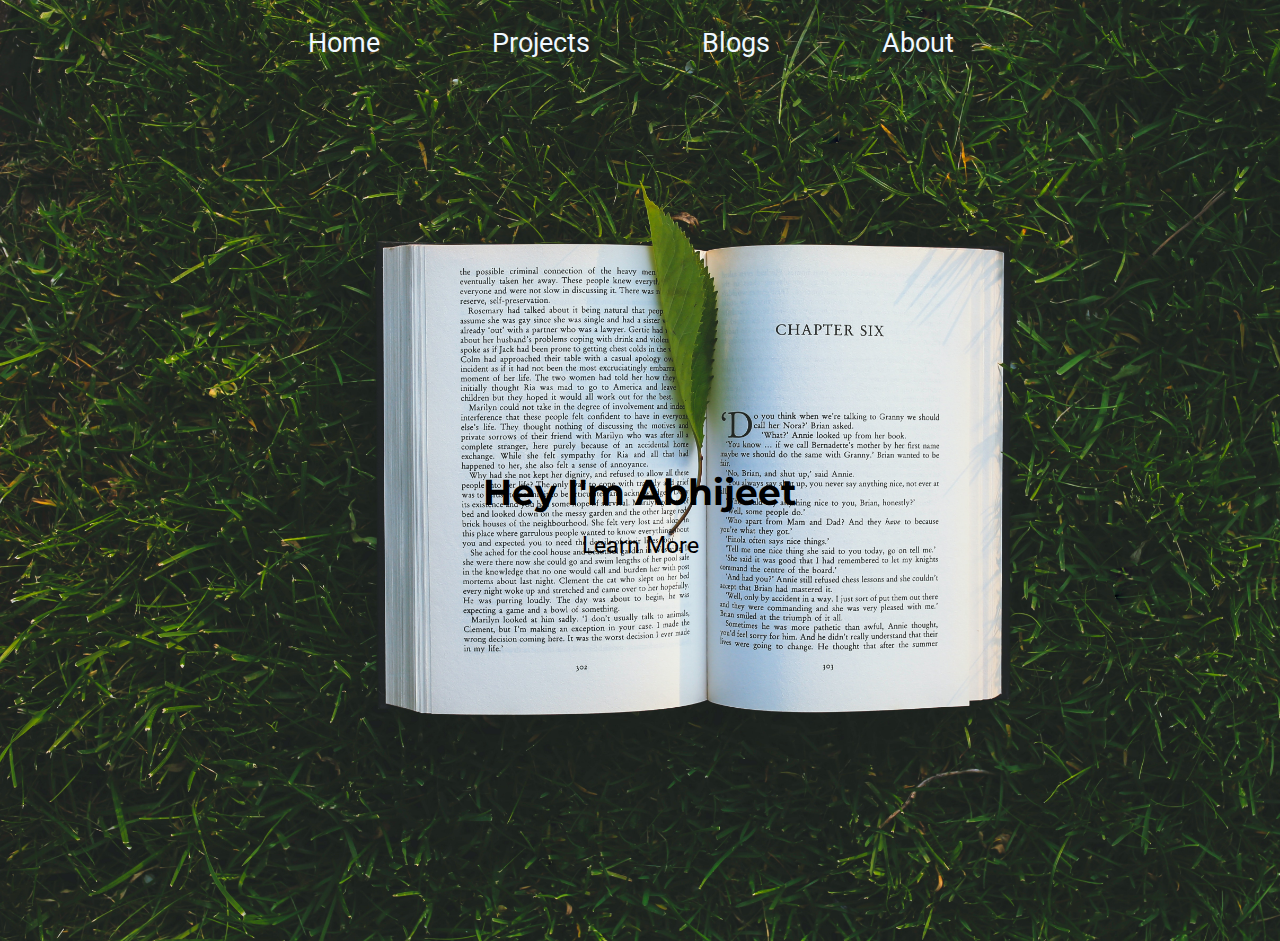
==== Personal-Blog1/index.html @ 0c25f7f5 "Home.github.io" ====
<!DOCTYPE html>
<html lang="en">
<head>
    <meta charset="UTF-8">
    <meta http-equiv="X-UA-Compatible" content="IE=edge">
    <meta name="viewport" content="width=device-width, initial-scale=1.0">
    <link rel="stylesheet" href="css/style.css">
    <link rel="preconnect" href="https://fonts.gstatic.com">
    <link href="https://fonts.googleapis.com/css2?family=Montserrat&display=swap" rel="stylesheet">
    <link rel="preconnect" href="https://fonts.gstatic.com">
    <link href="https://fonts.googleapis.com/css2?family=Roboto&display=swap" rel="stylesheet">
    <title>Student-Blog</title>
</head>
<body>
    <header style=" background-image: url(pexels-kaboompics-com-5834.jpg);">
        <section class="nav-section">
            <nav>
                <div>
                    <a href="#"><button>Home</button></a>
                    <a href="#"><button>Projects</button></a>
                    <!-- <img src="Assets/Images/vectorstock_5970606.jpg" type="jpg" height="40"
                    width="70" style="background: none;"> -->
                    <a href="#"><button>Blogs</button></a>
                    <a href="#"><button>About</button></a>
                </div>
            </nav>
        </section>
        <section class="main-section">
            <div>
                <h1>Hey I'm Abhijeet</h1>
                <a href="#"><button>Learn More</button></a>
            </div>
        </section>
    </header>
    <footer>
        <!-- <a href="https://www.vectorstock.com/royalty-free-vector/book-blog-logo-vector-5970606">Book blog logo vector by Abrastack</a> -->
    </footer>
</body>
</html>
---- Personal-Blog1/css/style.css ----
*{margin: 0;padding: 0;}
body{
    font-family: 'Montserrat', sans-serif;
    text-align: center;
}
body button{
    font-family: 'Roboto', sans-serif;
    background-color: transparent;
    border: none;
}
.main-section{
    display: flex;
    justify-content: center;
    align-items: center;
    min-height: 95vh;
    /* padding-bottom: 2vh; */
}
.nav-section{
    padding: 3vh;
}
.nav-section button{
    font-size: 3vh;
    color: aliceblue;
}
.nav-section a{
    padding-right: 7vh;
    padding-left: 5vh
}
.main-section h1{
    padding-bottom: 2vh;
    font-size: 4vh;
}
.main-section button{
    font-size: 2.5vh;
}
header{
    background-size: cover;
}
.nav-section button:hover{
    background-color: rgb(145, 145, 145);
    padding: 0.5vh;
    transition: all ease 0.2s;
}
.main-section button:hover{
    background-color: rgb(199, 199, 199);
    padding: 0.5vh;
    transition: all ease 0.2s;
}
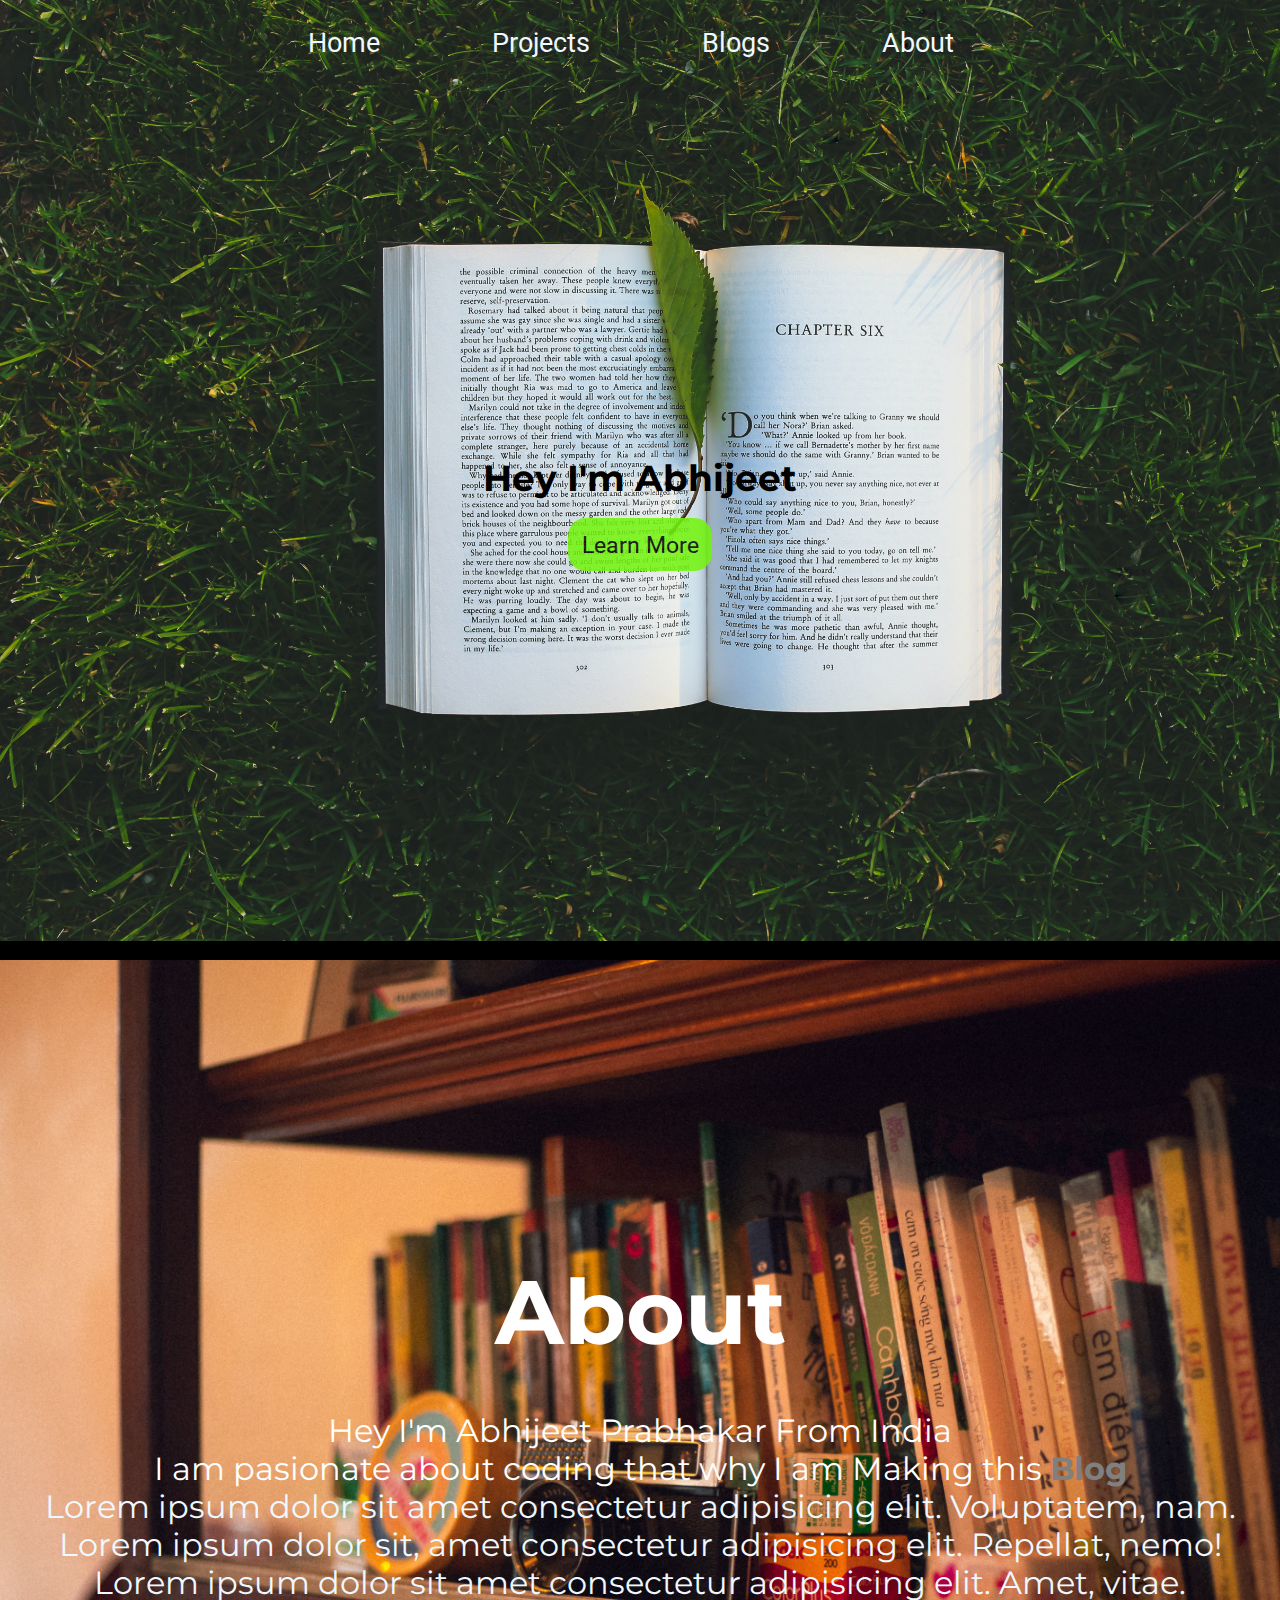
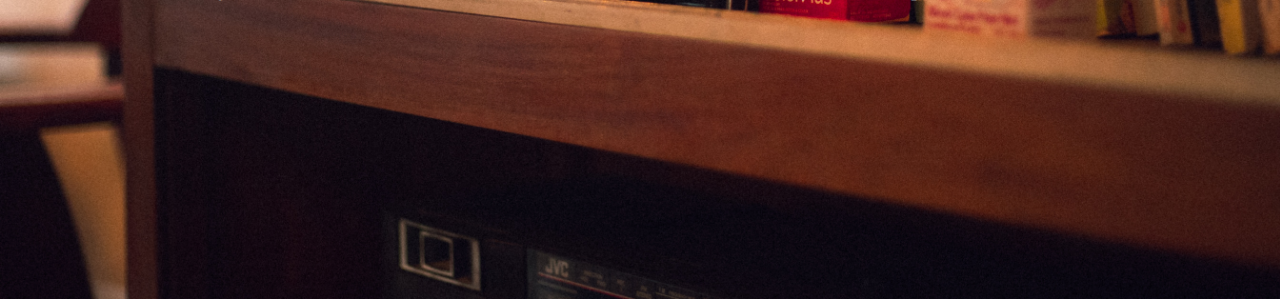
==== commit b965d269: "about part of the page" ====
--- a/Personal-Blog1/index.html
+++ b/Personal-Blog1/index.html
@@ -21,7 +21,7 @@
                     <!-- <img src="Assets/Images/vectorstock_5970606.jpg" type="jpg" height="40"
                     width="70" style="background: none;"> -->
                     <a href="#"><button>Blogs</button></a>
-                    <a href="#"><button>About</button></a>
+                    <a href="#about-me"><button>About</button></a>
                 </div>
             </nav>
         </section>
@@ -32,8 +32,25 @@
             </div>
         </section>
     </header>
-    <footer>
+    <footer style="background-image: url(aboutbg.jpg);">
         <!-- <a href="https://www.vectorstock.com/royalty-free-vector/book-blog-logo-vector-5970606">Book blog logo vector by Abrastack</a> -->
+        <section>
+            <div style="background-color: black;">
+                <br>
+            </div>
+            <a id="about-me">
+            <div class="about">
+                <h1>About</h1>
+                <ul>
+                    <li>Hey I'm Abhijeet Prabhakar From India</li>
+                    <li>I am pasionate about coding that why I am Making this <a href="#"><strong>Blog</strong></a></li>
+                    <li>Lorem ipsum dolor sit amet consectetur adipisicing elit. Voluptatem, nam.</li>
+                    <li>Lorem ipsum dolor sit, amet consectetur adipisicing elit. Repellat, nemo!</li>
+                    <li>Lorem ipsum dolor sit amet consectetur adipisicing elit. Amet, vitae.</li>
+                </ul>
+            </div>
+            </a>
+        </section>
     </footer>
 </body>
 </html>--- a/Personal-Blog1/css/style.css
+++ b/Personal-Blog1/css/style.css
@@ -7,6 +7,10 @@
     font-family: 'Roboto', sans-serif;
     background-color: transparent;
     border: none;
+}
+body a{
+    text-decoration: none;
+    color: white;
 }
 .main-section{
     display: flex;
@@ -32,17 +36,42 @@
 }
 .main-section button{
     font-size: 2.5vh;
+    background-color: rgb(113, 245, 11);
+    padding: 1.5vh;
+    border-radius: 2vh;
+    opacity: 85%;
 }
 header{
     background-size: cover;
 }
 .nav-section button:hover{
-    background-color: rgb(145, 145, 145);
+    background-color: rgb(0, 255, 0);
     padding: 0.5vh;
     transition: all ease 0.2s;
+    opacity: 85%;
+    border-radius: 0.5vh;
 }
 .main-section button:hover{
-    background-color: rgb(199, 199, 199);
-    padding: 0.5vh;
+    background-color: rgb(113, 245, 113);
+    padding: 1.5vh;
     transition: all ease 0.2s;
+    opacity: 100%;
+}.about{
+    padding-top: 33vh;
+    padding-bottom: 33vh;
+    font-size: 3.5vh;
+}
+footer{
+    /* background-image: url(p); */
+    background-size: cover;
+}
+.about h1{
+    padding-bottom: 5vh;
+    font-size: 10vh;
+}
+.about ul{
+    color: aliceblue;
+}
+.about strong{
+    color: grey;
 }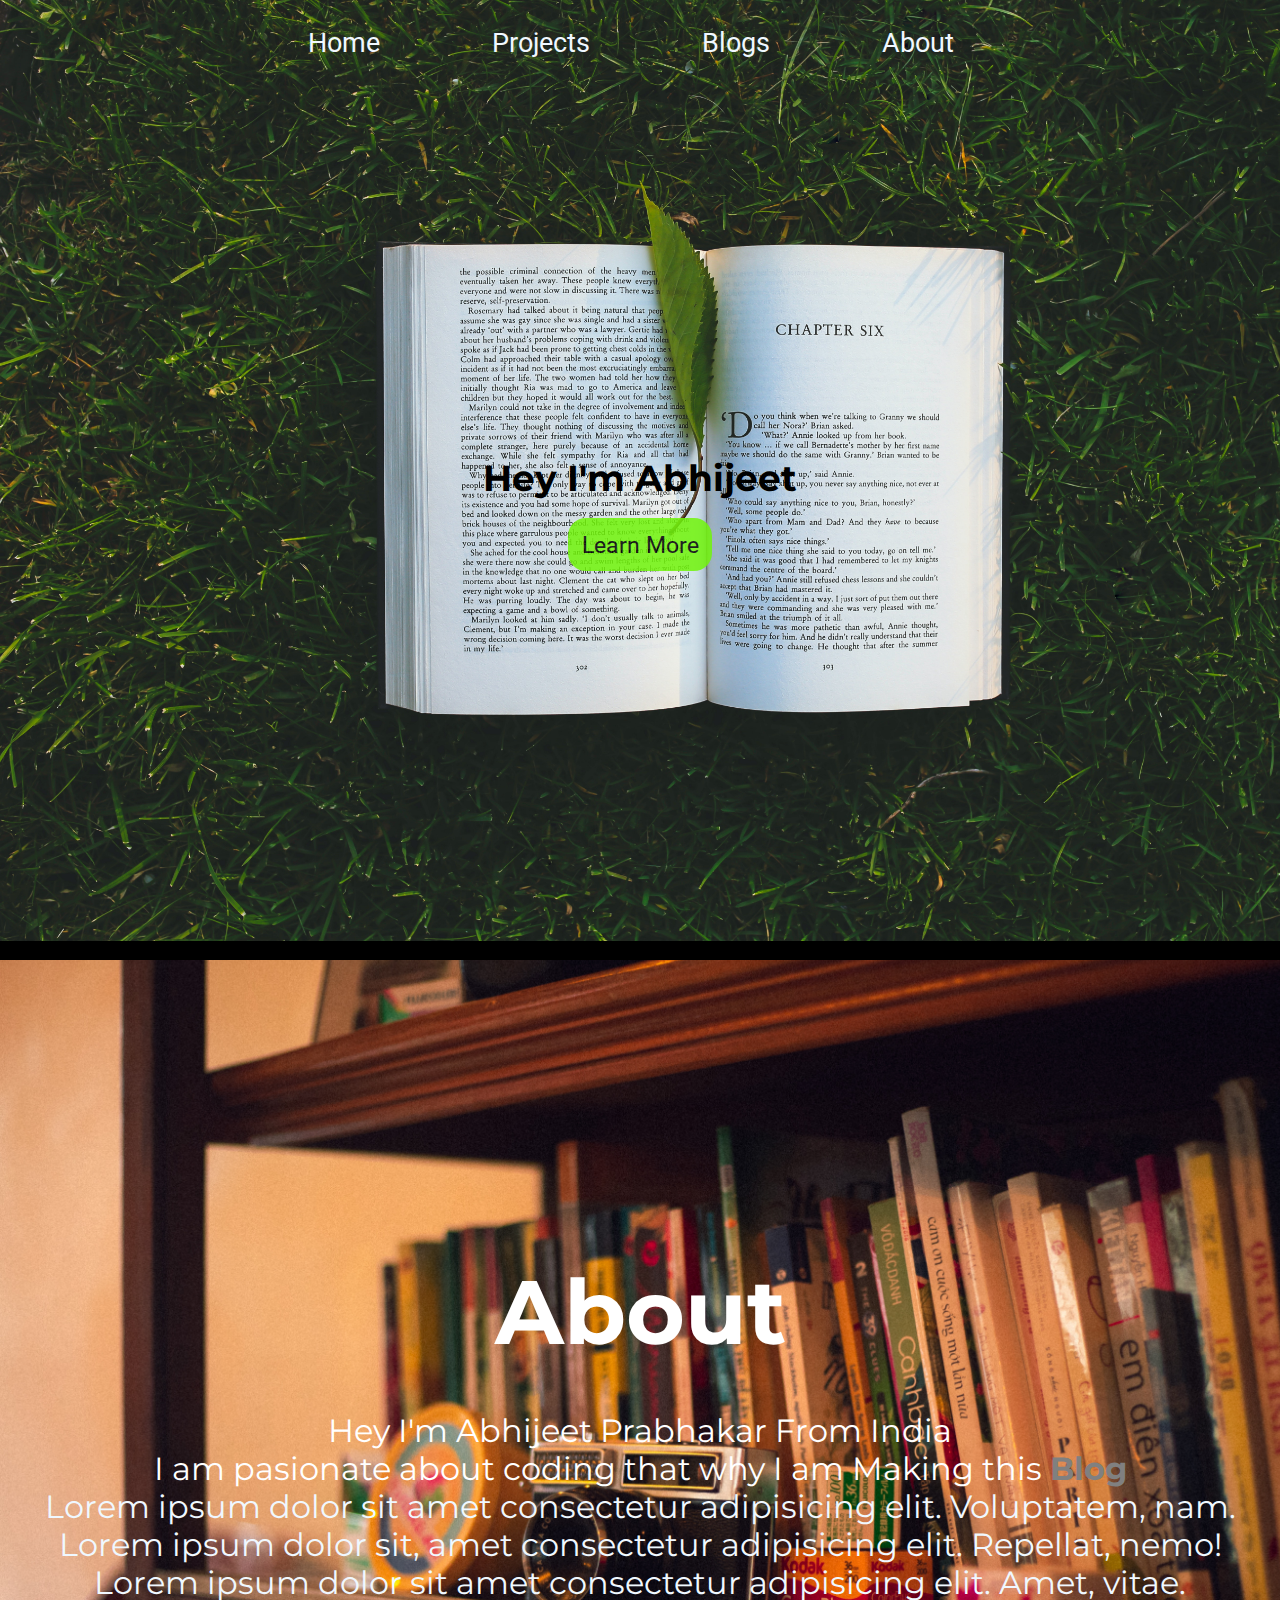
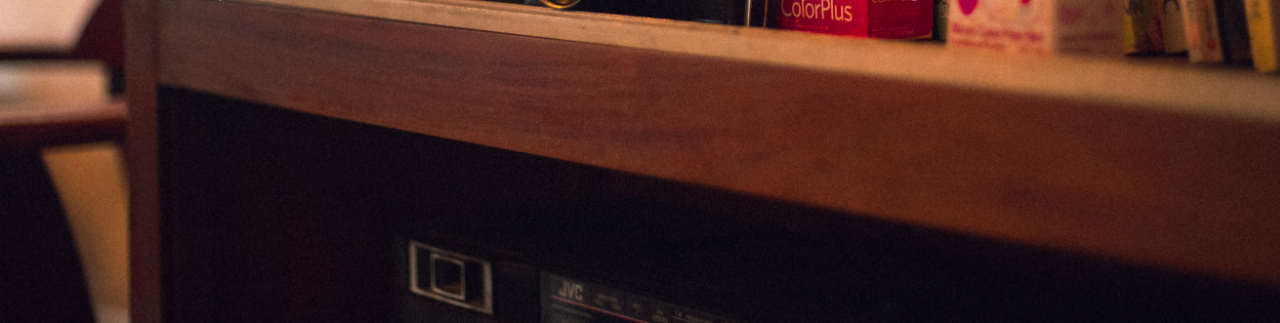
==== commit 187bd029: "about me page done i guess" ====
--- a/Personal-Blog1/index.html
+++ b/Personal-Blog1/index.html
@@ -50,6 +50,9 @@
                 </ul>
             </div>
             </a>
+            <div class="top">
+                <a href="#" class="backtopbutt"><button>Go Back To The Top Page</button></a>
+            </div>
         </section>
     </footer>
 </body>
--- a/Personal-Blog1/css/style.css
+++ b/Personal-Blog1/css/style.css
@@ -50,15 +50,17 @@
     transition: all ease 0.2s;
     opacity: 85%;
     border-radius: 0.5vh;
+    opacity: 75%;
 }
 .main-section button:hover{
     background-color: rgb(113, 245, 113);
     padding: 1.5vh;
     transition: all ease 0.2s;
     opacity: 100%;
-}.about{
+}
+.about{
     padding-top: 33vh;
-    padding-bottom: 33vh;
+    padding-bottom: 25vh;
     font-size: 3.5vh;
 }
 footer{
@@ -74,4 +76,22 @@
 }
 .about strong{
     color: grey;
+}
+.top button{
+    background-color: rgb(113, 245, 113);
+    padding: 2vh;
+    border-radius: 2vh;
+    opacity: 0;
+    pointer-events: none;
+}
+.top a{
+    pointer-events: none;
+}
+.top{
+    padding-bottom: 5vh;
+}
+.backtopbutt button:hover{
+    opacity: 1;
+    pointer-events: all;
+    transition: 0.1s ease all;
 }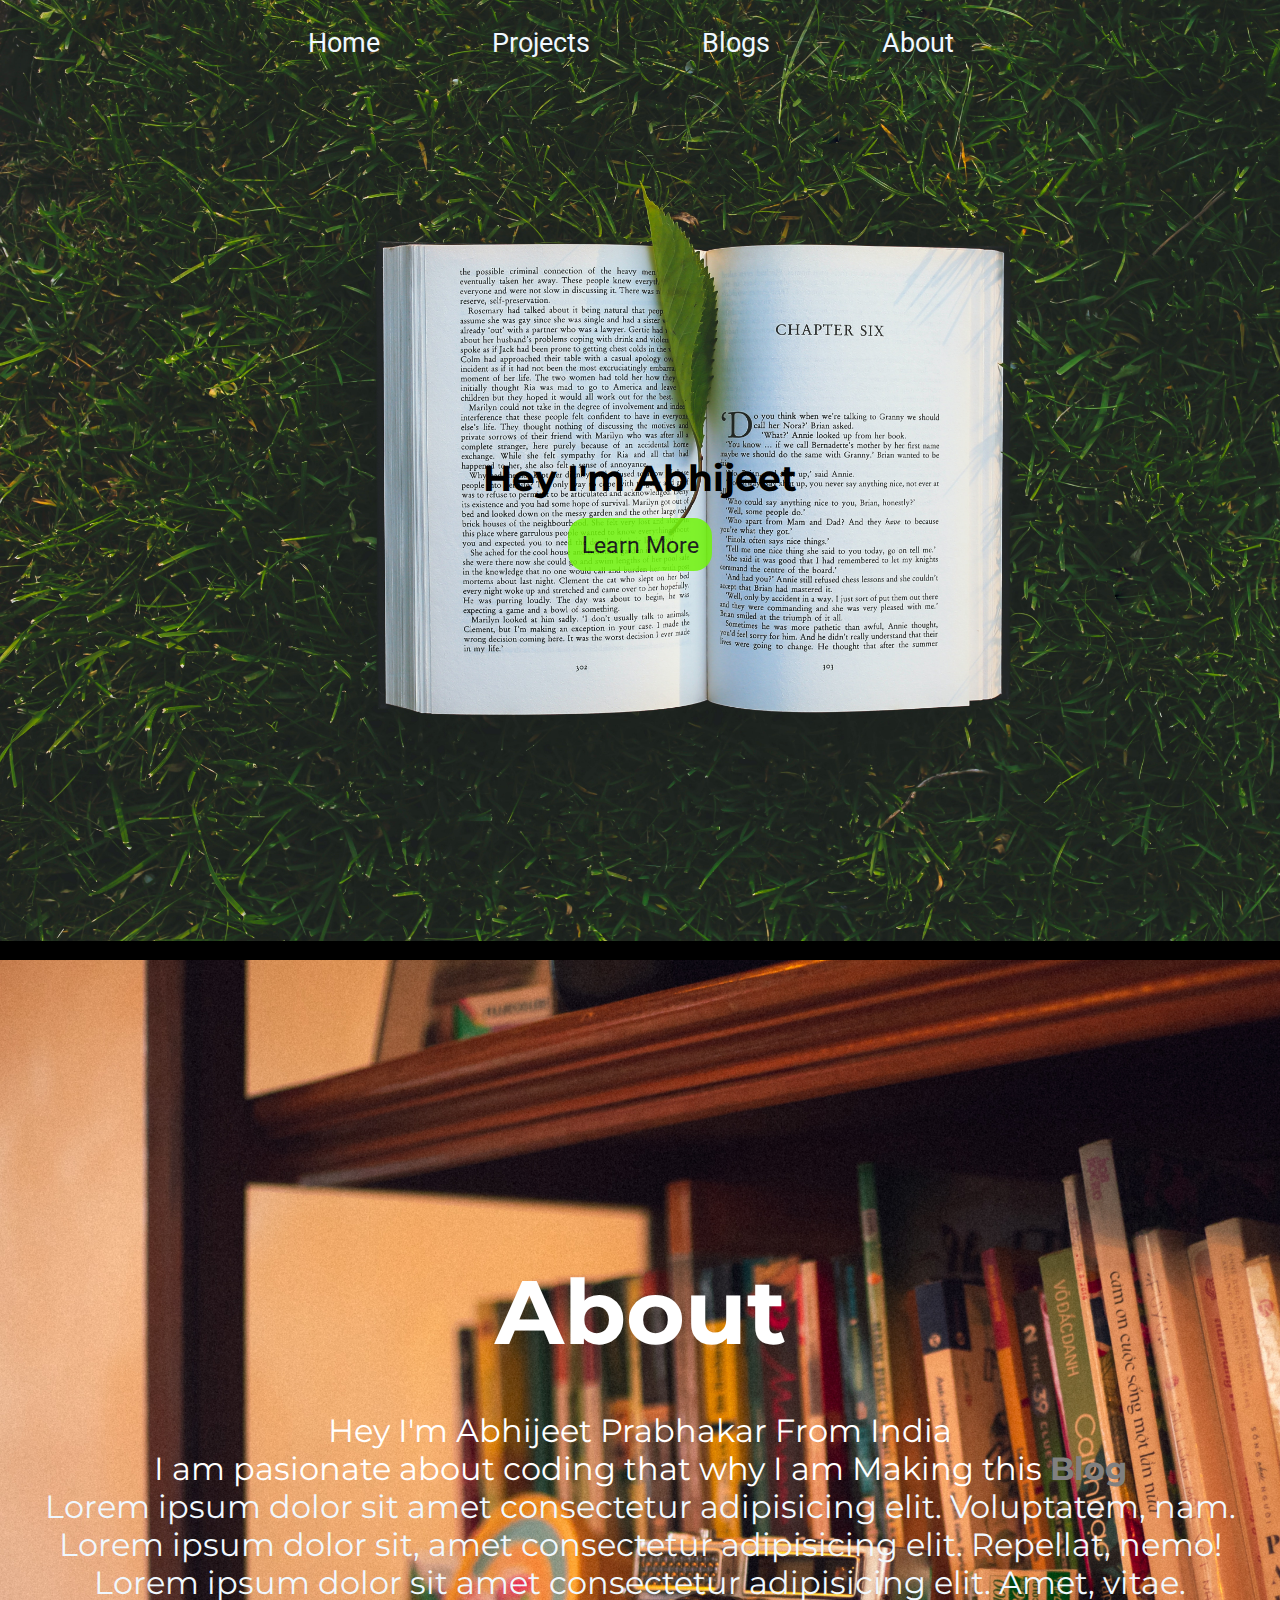
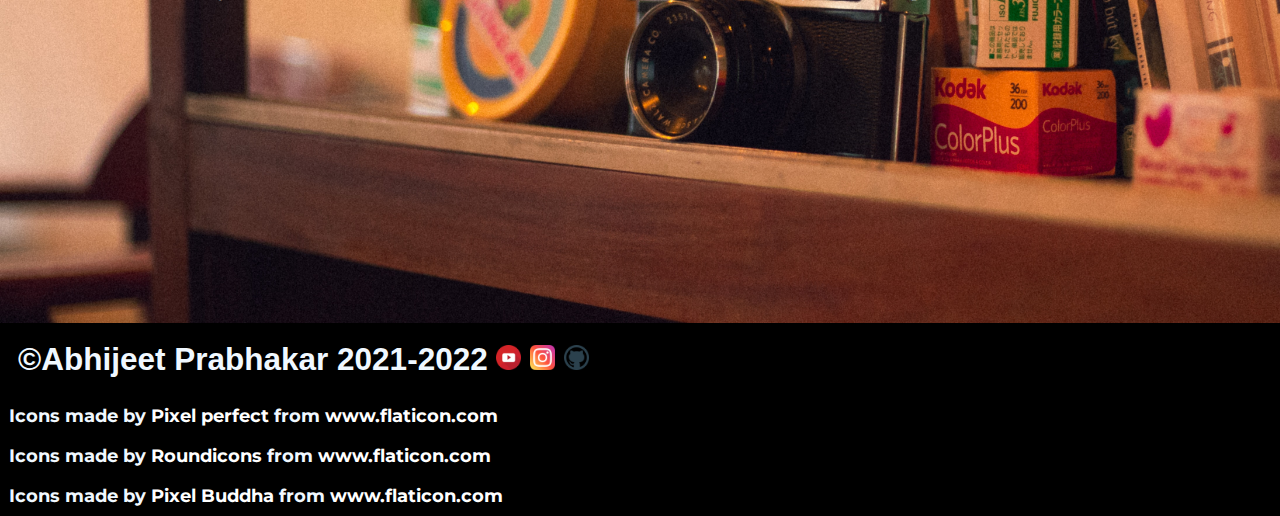
==== commit 96eaf270: "project page done" ====
--- a/Personal-Blog1/index.html
+++ b/Personal-Blog1/index.html
@@ -12,15 +12,15 @@
     <title>Student-Blog</title>
 </head>
 <body>
-    <header style=" background-image: url(pexels-kaboompics-com-5834.jpg);">
+    <header style=" background-image: url(Used-Assets/pexels-kaboompics-com-5834.jpg);">
         <section class="nav-section">
             <nav>
                 <div>
                     <a href="#"><button>Home</button></a>
-                    <a href="#"><button>Projects</button></a>
+                    <a href="./projects.html" target="_blank"><button>Projects</button></a>
                     <!-- <img src="Assets/Images/vectorstock_5970606.jpg" type="jpg" height="40"
                     width="70" style="background: none;"> -->
-                    <a href="#"><button>Blogs</button></a>
+                    <a href="#" target="_blank"><button>Blogs</button></a>
                     <a href="#about-me"><button>About</button></a>
                 </div>
             </nav>
@@ -28,11 +28,11 @@
         <section class="main-section">
             <div>
                 <h1>Hey I'm Abhijeet</h1>
-                <a href="#"><button>Learn More</button></a>
+                <a href="#about-me"><button>Learn More</button></a>
             </div>
         </section>
     </header>
-    <footer style="background-image: url(aboutbg.jpg);">
+    <footer style="background-image: url(Used-Assets/aboutbg.jpg);">
         <!-- <a href="https://www.vectorstock.com/royalty-free-vector/book-blog-logo-vector-5970606">Book blog logo vector by Abrastack</a> -->
         <section>
             <div style="background-color: black;">
@@ -54,6 +54,20 @@
                 <a href="#" class="backtopbutt"><button>Go Back To The Top Page</button></a>
             </div>
         </section>
+        <div class="cr">
+        <strong>©Abhijeet Prabhakar 2021-2022</strong>
+        <!-- <div class="crsc"> -->
+        <a href="https://www.youtube.com/channel/UCUsnq7rs0Z9f7mD9Y_3xdxA" target="_blank"><img src="Assets/Images/youtube.png" height="25" width="25"></a>
+        <a href="https://www.instagram.com/coding_is_cool01/" target="_blank"><img src="Assets/Images/instagram.png"height="25" width="25"></a>
+        <a href="https://github.com/Abhijeet-prabhakar" target="_blank"><img src="Assets/Images/github.png" height="25" width="25"></a>
+        <!-- </div> -->
+    </div>
+    <div class="thanks">
+        <h3>Icons made by <a href="https://www.flaticon.com/authors/pixel-perfect" title="Pixel perfect">Pixel perfect</a> from <a href="https://www.flaticon.com/" title="Flaticon">www.flaticon.com</a>
+        </h3>
+        <h3><div>Icons made by <a href="https://www.flaticon.com/authors/roundicons" title="Roundicons">Roundicons</a> from <a href="https://www.flaticon.com/" title="Flaticon">www.flaticon.com</a></div></h3>
+        <h3><div>Icons made by <a href="https://www.flaticon.com/authors/pixel-buddha" title="Pixel Buddha">Pixel Buddha</a> from <a href="https://www.flaticon.com/" title="Flaticon">www.flaticon.com</a></div></h3>
+    </div>
     </footer>
 </body>
 </html>--- a/Personal-Blog1/css/style.css
+++ b/Personal-Blog1/css/style.css
@@ -50,7 +50,8 @@
     transition: all ease 0.2s;
     opacity: 85%;
     border-radius: 0.5vh;
-    opacity: 75%;
+    opacity: 100%;
+    color: black;
 }
 .main-section button:hover{
     background-color: rgb(113, 245, 113);
@@ -81,8 +82,7 @@
     background-color: rgb(113, 245, 113);
     padding: 2vh;
     border-radius: 2vh;
-    opacity: 0;
-    pointer-events: none;
+    opacity: 0%;
 }
 .top a{
     pointer-events: none;
@@ -90,8 +90,29 @@
 .top{
     padding-bottom: 5vh;
 }
-.backtopbutt button:hover{
-    opacity: 1;
+.top button:hover{
+    opacity: 100%;
     pointer-events: all;
     transition: 0.1s ease all;
+}
+.cr{
+    color: aliceblue;
+    background-color: black;
+    font-family: 'Montserrat' , sans-serif;
+    padding: 2vh;
+    text-align: left;
+}
+.cr{
+    color: aliceblue;
+    background-color: black;
+    font-family: 'Manrope', sans-serif;
+    padding: 2vh;
+    font-size: 3.5vh;
+}
+.thanks h3{
+    background-color: black;
+    color: aliceblue;
+    padding: 1vh;
+    font-size: 2.0vh;
+    text-align: left;
 }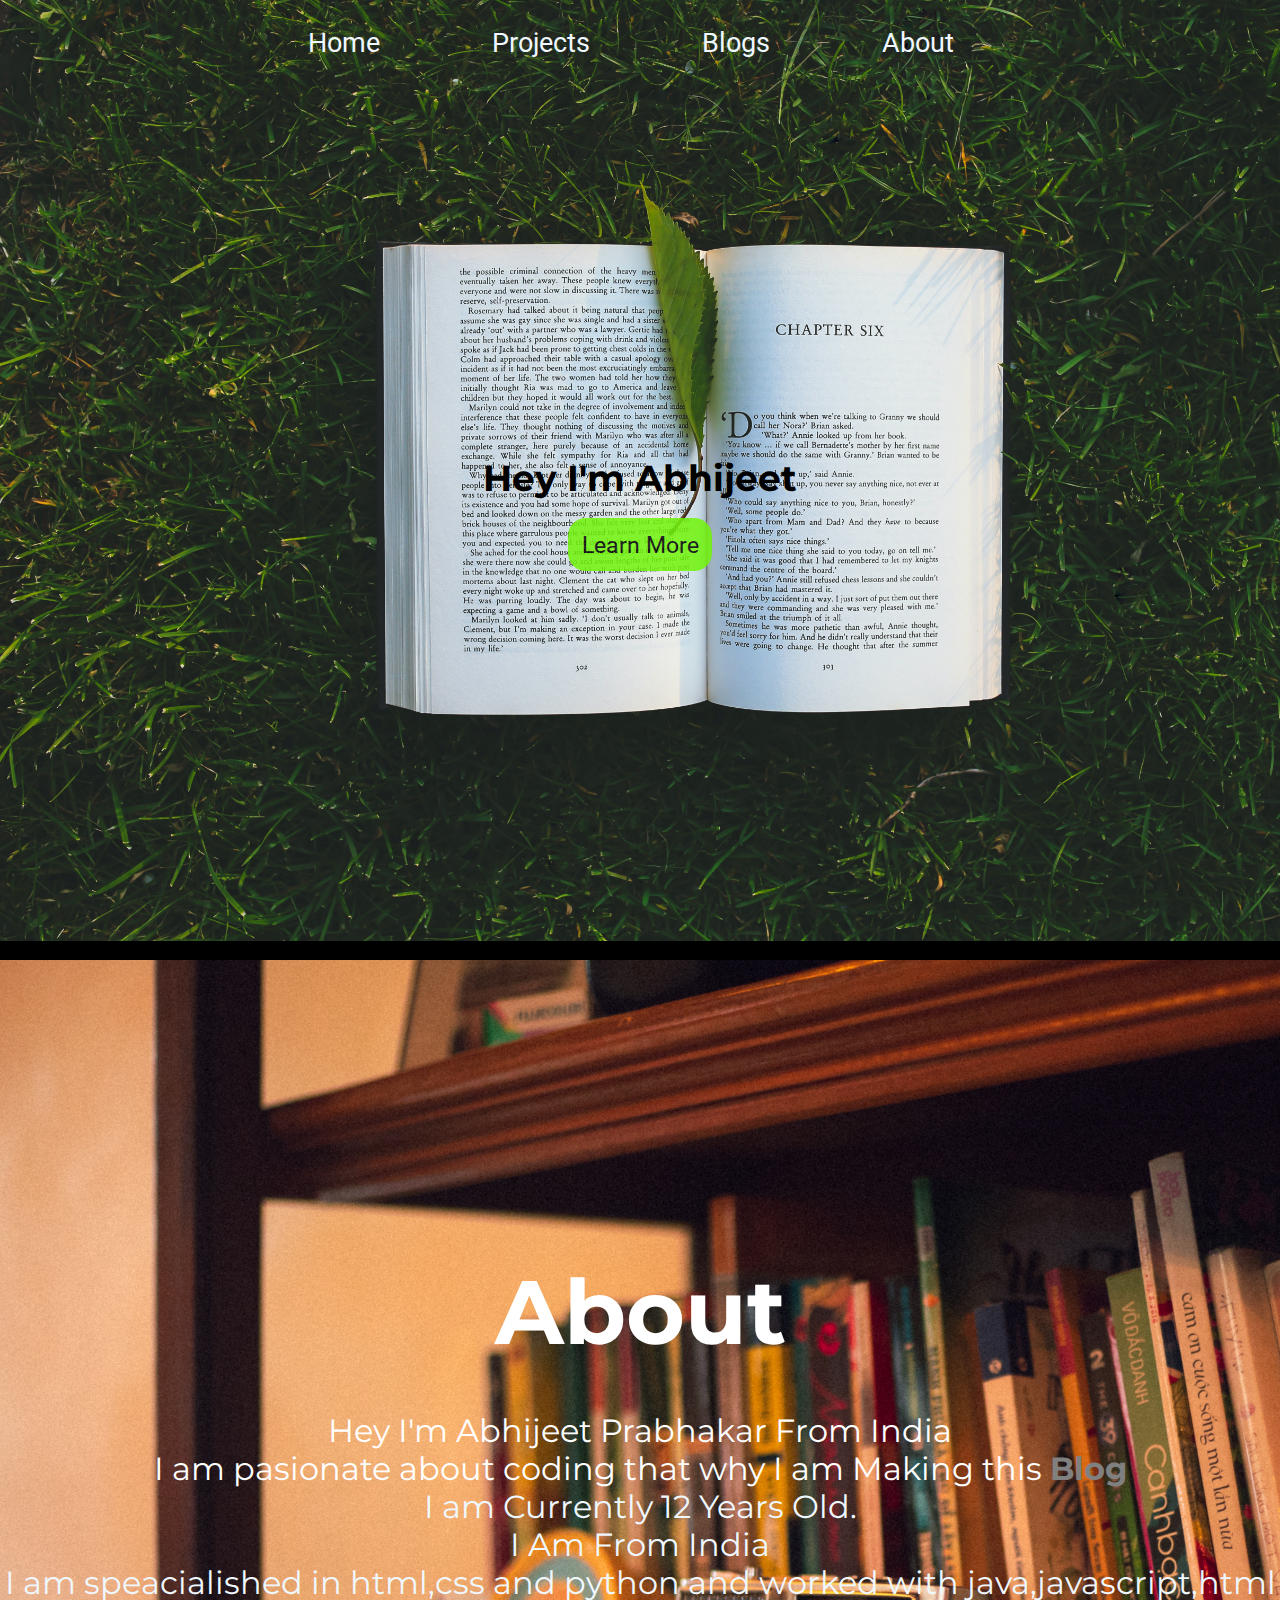
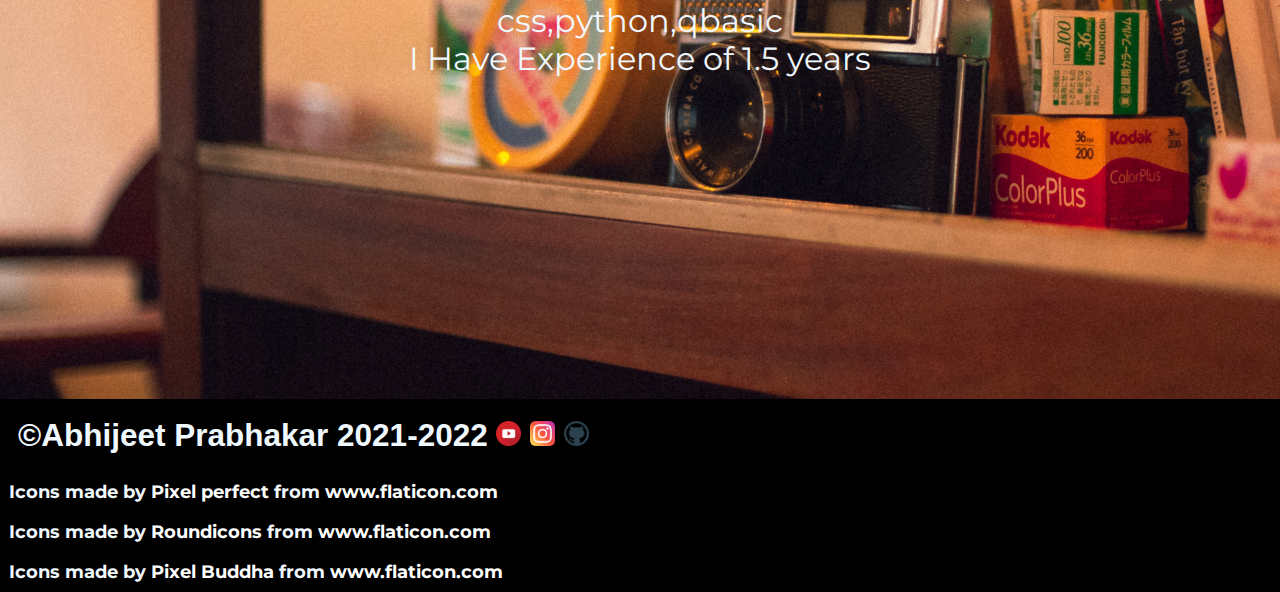
==== commit ac80e545: "about part is now not lorem" ====
--- a/Personal-Blog1/index.html
+++ b/Personal-Blog1/index.html
@@ -20,7 +20,7 @@
                     <a href="./projects.html" target="_blank"><button>Projects</button></a>
                     <!-- <img src="Assets/Images/vectorstock_5970606.jpg" type="jpg" height="40"
                     width="70" style="background: none;"> -->
-                    <a href="#" target="_blank"><button>Blogs</button></a>
+                    <a href="./blogs.html" target="_blank"><button>Blogs</button></a>
                     <a href="#about-me"><button>About</button></a>
                 </div>
             </nav>
@@ -44,9 +44,10 @@
                 <ul>
                     <li>Hey I'm Abhijeet Prabhakar From India</li>
                     <li>I am pasionate about coding that why I am Making this <a href="#"><strong>Blog</strong></a></li>
-                    <li>Lorem ipsum dolor sit amet consectetur adipisicing elit. Voluptatem, nam.</li>
-                    <li>Lorem ipsum dolor sit, amet consectetur adipisicing elit. Repellat, nemo!</li>
-                    <li>Lorem ipsum dolor sit amet consectetur adipisicing elit. Amet, vitae.</li>
+                    <li>I am Currently 12 Years Old.</li>
+                    <li>I Am From India</li>
+                    <li>I am speacialished in html,css and python and worked with java,javascript,html<br>css,python,qbasic</li>
+                    <li>I Have Experience of 1.5 years</li>
                 </ul>
             </div>
             </a>
